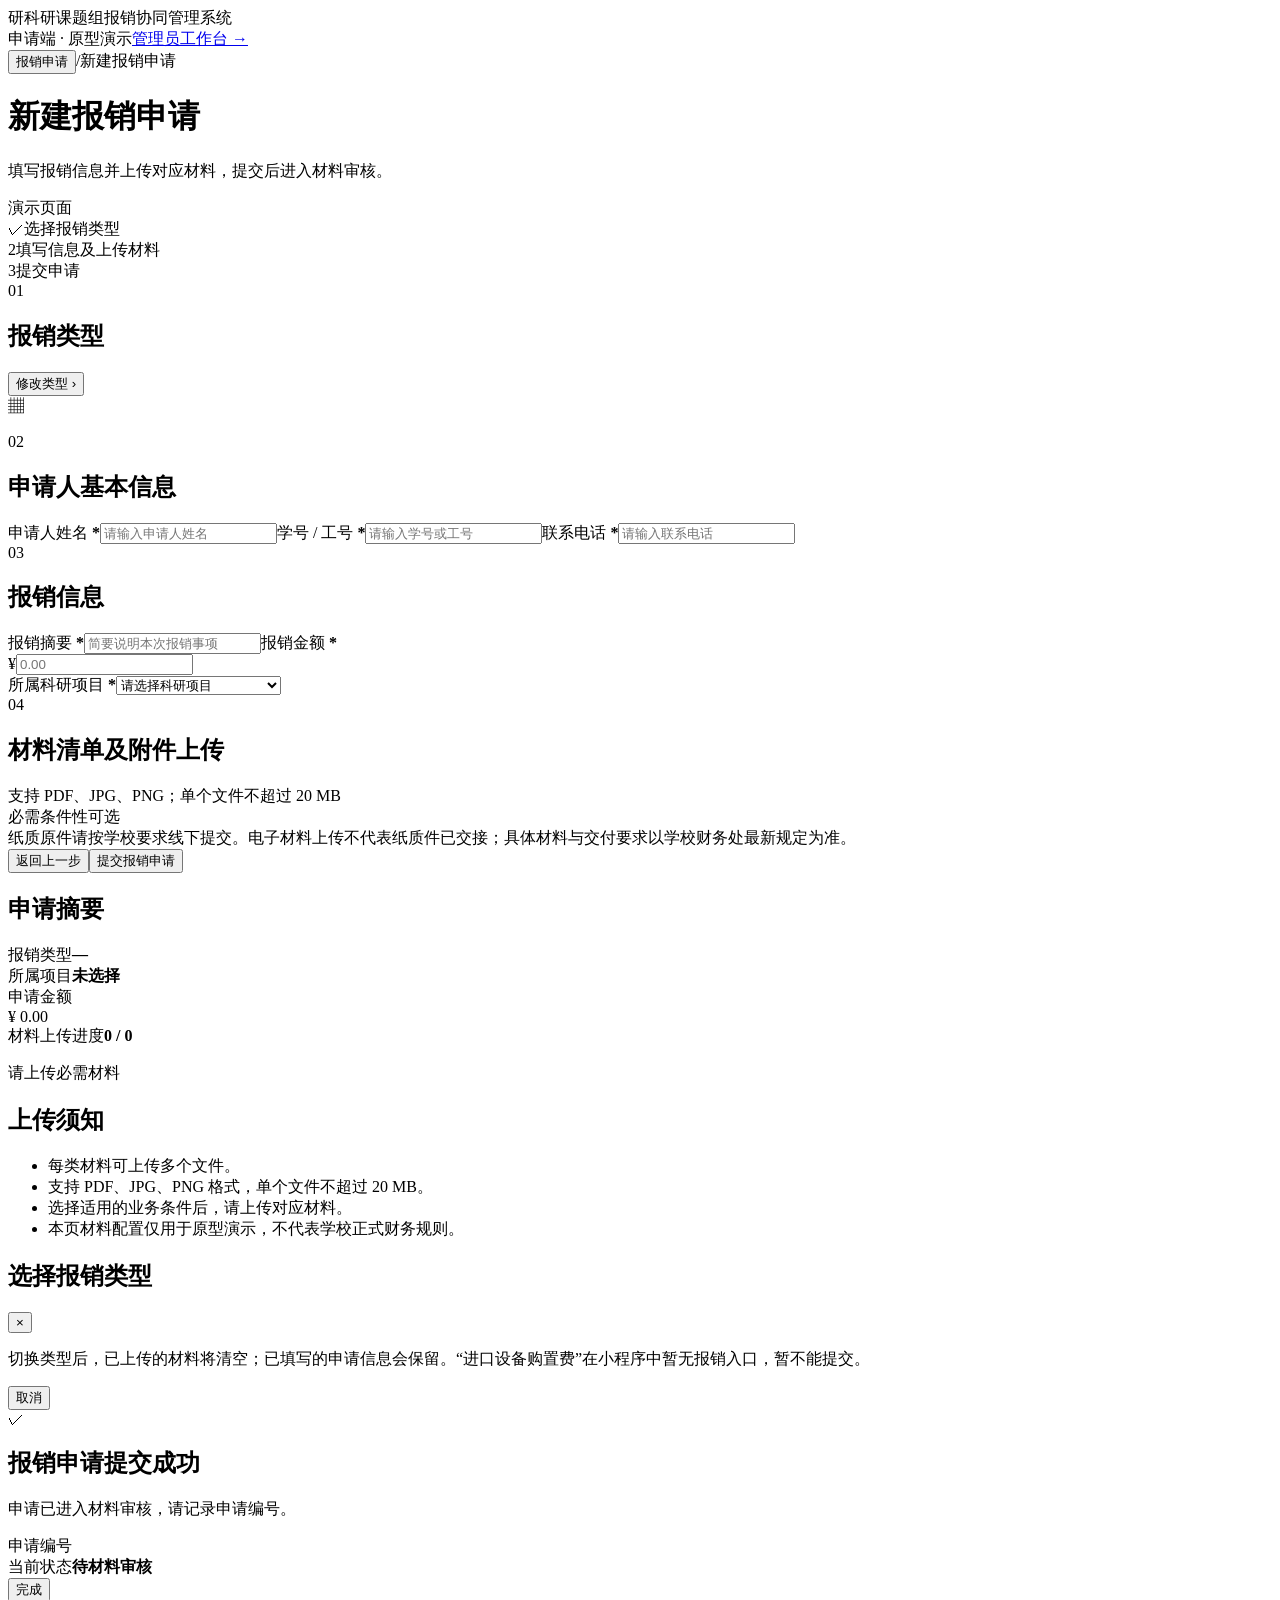
==== index.html @ b59810ca "Add student reimbursement site" ====
<!doctype html>
<html lang="zh-CN">
<head>
  <meta charset="UTF-8">
  <meta name="viewport" content="width=device-width, initial-scale=1">
  <title>新建报销申请 · 科研课题组报销协同管理系统</title>
  <link rel="stylesheet" href="style.css">
</head>
<body>
  <div class="app-shell">
    <header class="topbar"><div class="brand"><span class="brand-mark">研</span><span>科研课题组报销协同管理系统</span></div><div class="topbar-links"><span class="topbar-tag">申请端 · 原型演示</span><a href="admin.html">管理员工作台 →</a></div></header>
    <main class="page hidden" id="formView">
      <nav class="breadcrumb" aria-label="当前位置"><button type="button" id="breadcrumbHome">报销申请</button><span>/</span><span>新建报销申请</span></nav>
      <div class="page-heading"><div><h1>新建报销申请</h1><p>填写报销信息并上传对应材料，提交后进入材料审核。</p></div><span class="demo-badge">演示页面</span></div>
      <div class="steps" aria-label="申请步骤"><div class="step done"><span class="step-no">✓</span><span>选择报销类型</span></div><span class="step-line"></span><div class="step active"><span class="step-no">2</span><span>填写信息及上传材料</span></div><span class="step-line"></span><div class="step"><span class="step-no">3</span><span>提交申请</span></div></div>
      <div class="content-grid">
        <div class="main-column">
          <section class="card type-card"><div class="section-heading"><div><span class="section-index">01</span><h2>报销类型</h2></div><button class="text-button" type="button" id="changeType">修改类型 <span aria-hidden="true">›</span></button></div><div class="selected-type"><span class="type-icon" aria-hidden="true">▦</span><div><strong id="typeName"></strong><p id="typeDescription"></p></div></div></section>
          <section class="card"><div class="section-heading"><div><span class="section-index">02</span><h2>申请人基本信息</h2></div></div><div class="form-grid"><label class="field"><span>申请人姓名 <b>*</b></span><input id="applicant" autocomplete="name" placeholder="请输入申请人姓名"><small class="error" id="error-applicant"></small></label><label class="field"><span>学号 / 工号 <b>*</b></span><input id="personId" placeholder="请输入学号或工号"><small class="error" id="error-personId"></small></label><label class="field"><span>联系电话 <b>*</b></span><input id="phone" inputmode="tel" autocomplete="tel" placeholder="请输入联系电话"><small class="error" id="error-phone"></small></label></div></section>
          <section class="card"><div class="section-heading"><div><span class="section-index">03</span><h2>报销信息</h2></div></div><div class="form-grid"><label class="field full"><span>报销摘要 <b>*</b></span><input id="summary" maxlength="100" placeholder="简要说明本次报销事项"><small class="error" id="error-summary"></small></label><label class="field"><span>报销金额 <b>*</b></span><div class="money-input"><span>¥</span><input id="amount" type="number" min="0.01" step="0.01" placeholder="0.00"></div><small class="error" id="error-amount"></small></label><label class="field"><span>所属科研项目 <b>*</b></span><select id="project"><option value="">请选择科研项目</option><option value="proj-01">智能感知与数据分析研究</option><option value="proj-02">先进材料实验研究</option><option value="proj-03">科研方法与应用探索</option></select><small class="error" id="error-project"></small></label></div></section>
          <section class="card materials-card"><div class="section-heading"><div><span class="section-index">04</span><h2>材料清单及附件上传</h2></div><span class="section-note">支持 PDF、JPG、PNG；单个文件不超过 20 MB</span></div><div class="material-legend"><span><i class="dot required-dot"></i>必需</span><span><i class="dot conditional-dot"></i>条件性</span><span><i class="dot optional-dot"></i>可选</span></div><div id="conditions" class="conditions"></div><div id="materialList" class="material-list"></div><div id="materialError" class="material-error" role="alert"></div></section>
          <div class="paper-note">纸质原件请按学校要求线下提交。电子材料上传不代表纸质件已交接；具体材料与交付要求以学校财务处最新规定为准。</div><div class="bottom-actions"><button type="button" class="button secondary" id="backButton">返回上一步</button><button type="button" class="button primary" id="submitButton">提交报销申请</button></div>
        </div>
        <aside class="side-column"><section class="card summary-card"><h2>申请摘要</h2><div class="summary-row"><span>报销类型</span><strong id="sideType">—</strong></div><div class="summary-row"><span>所属项目</span><strong id="sideProject">未选择</strong></div><div class="summary-divider"></div><span class="summary-label">申请金额</span><div class="summary-amount" id="sideAmount">¥ 0.00</div><div class="summary-divider"></div><div class="progress-heading"><span>材料上传进度</span><strong id="progressText">0 / 0</strong></div><div class="progress-track"><div id="progressBar"></div></div><p class="progress-note" id="progressNote">请上传必需材料</p></section><section class="card notice-card"><h2>上传须知</h2><ul><li>每类材料可上传多个文件。</li><li>支持 PDF、JPG、PNG 格式，单个文件不超过 20 MB。</li><li>选择适用的业务条件后，请上传对应材料。</li><li>本页材料配置仅用于原型演示，不代表学校正式财务规则。</li></ul></section></aside>
      </div>
    </main>
    <main class="page hidden" id="listView"></main>
    <main class="page hidden" id="selectView"></main>
    <main class="page hidden" id="detailView"></main>
  </div>
  <div class="modal-backdrop hidden" id="typeModal" role="dialog" aria-modal="true" aria-labelledby="typeModalTitle"><div class="modal type-modal"><div class="modal-header"><h2 id="typeModalTitle">选择报销类型</h2><button type="button" class="icon-button" id="closeType" aria-label="关闭">×</button></div><p class="modal-intro">切换类型后，已上传的材料将清空；已填写的申请信息会保留。“进口设备购置费”在小程序中暂无报销入口，暂不能提交。</p><div id="typeOptions" class="type-options"></div><div class="modal-actions"><button type="button" class="button secondary" id="cancelType">取消</button></div></div></div>
  <div class="modal-backdrop hidden" id="successModal" role="dialog" aria-modal="true" aria-labelledby="successTitle"><div class="modal success-modal"><div class="success-icon">✓</div><h2 id="successTitle">报销申请提交成功</h2><p>申请已进入材料审核，请记录申请编号。</p><div class="success-detail"><div><span>申请编号</span><strong id="applicationNo"></strong></div><div><span>当前状态</span><strong class="status-pill">待材料审核</strong></div></div><button type="button" class="button primary" id="doneButton">完成</button></div></div>
  <div id="toast" class="toast hidden" role="status"></div>
  <script src="official-rules.js"></script>
  <script src="script.js"></script>
  <script src="student.js"></script>
</body>
</html>
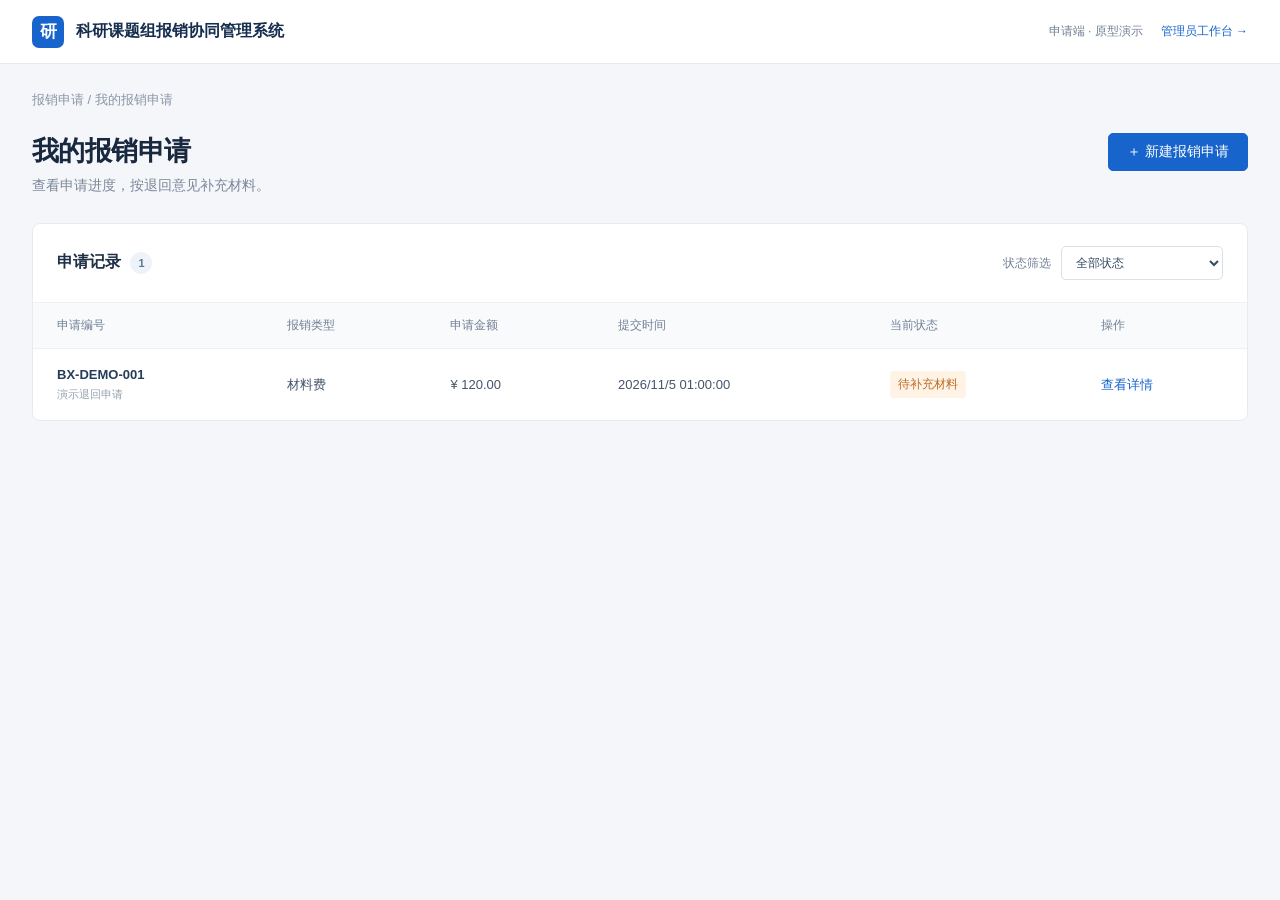
==== commit 1e868f05: "Polish index.html UI and feedback" ====
--- a/index.html
+++ b/index.html
@@ -5,6 +5,7 @@
   <meta name="viewport" content="width=device-width, initial-scale=1">
   <title>新建报销申请 · 科研课题组报销协同管理系统</title>
   <link rel="stylesheet" href="style.css">
+  <link rel="stylesheet" href="ui-polish.css">
 </head>
 <body>
   <div class="app-shell">
--- a/style.css
+++ b/style.css
@@ -0,0 +1,7 @@
+:root{font-family:Inter,"Microsoft YaHei","PingFang SC",sans-serif;color:#203047;background:#f4f6fa;font-size:14px}*{box-sizing:border-box}body{margin:0}button,input,select{font:inherit}button{cursor:pointer}.app-shell{min-height:100vh}.topbar{height:64px;background:#fff;border-bottom:1px solid #e7ebf1;display:flex;align-items:center;justify-content:space-between;padding:0 max(32px,calc((100vw - 1344px)/2))}.brand{display:flex;align-items:center;gap:12px;font-size:16px;font-weight:650;color:#152d4e}.brand-mark{display:grid;place-items:center;width:32px;height:32px;border-radius:7px;background:#1764cc;color:white;font-size:17px}.topbar-tag,.demo-badge{color:#728096;font-size:12px}.page{max-width:1344px;margin:0 auto;padding:27px 32px 64px}.breadcrumb{display:flex;gap:10px;align-items:center;color:#8a96a7;font-size:13px}.breadcrumb button{border:0;background:none;color:#66758a;padding:0}.breadcrumb button:hover,.text-button:hover{color:#1255b1}.page-heading{display:flex;justify-content:space-between;align-items:start;margin:24px 0 28px}.page-heading h1{font-size:27px;letter-spacing:-.02em;margin:0 0 8px;font-weight:650;color:#18283f}.page-heading p{margin:0;color:#7b8798}.demo-badge{background:#eaf1fa;color:#557399;padding:7px 10px;border-radius:4px}.steps{display:flex;align-items:center;padding:0 30px 28px;max-width:860px}.step{display:flex;align-items:center;gap:10px;white-space:nowrap;color:#9aa6b5}.step-no{width:26px;height:26px;border-radius:50%;border:1px solid #cbd4df;display:grid;place-items:center;font-size:12px}.step.done{color:#1764cc}.step.done .step-no{background:#e8f1ff;border-color:#e8f1ff}.step.active{font-weight:600;color:#1c5eba}.step.active .step-no{background:#1764cc;color:#fff;border-color:#1764cc}.step-line{height:1px;background:#d8e0e9;flex:1;margin:0 20px;min-width:35px}.content-grid{display:grid;grid-template-columns:minmax(0,1fr) 300px;gap:24px;align-items:start}.main-column,.side-column{display:flex;flex-direction:column;gap:20px}.card{background:#fff;border:1px solid #e7ebf1;border-radius:8px;padding:24px}.section-heading{display:flex;justify-content:space-between;align-items:center;margin-bottom:23px}.section-heading>div{display:flex;align-items:center;gap:10px}.section-index{font-size:12px;color:#1764cc;font-weight:700}.card h2{font-size:16px;font-weight:650;margin:0;color:#1e2f46}.text-button{border:0;background:none;color:#1764cc;padding:4px 0;font-weight:550}.text-button span{font-size:19px;vertical-align:-1px}.selected-type{display:flex;align-items:center;gap:14px;background:#f6f9fd;border:1px solid #e5edf8;border-radius:6px;padding:16px}.type-icon{width:38px;height:38px;border-radius:7px;display:grid;place-items:center;background:#e8f1ff;color:#1764cc;font-size:21px}.selected-type strong{font-size:14px}.selected-type p{margin:5px 0 0;color:#8592a3;font-size:12px}.form-grid{display:grid;grid-template-columns:1fr 1fr;gap:20px 22px}.field{display:flex;flex-direction:column;gap:8px;min-width:0}.field.full{grid-column:1/-1}.field>span{font-size:13px;color:#47566a;font-weight:550}.field b{color:#d74747;font-weight:500}.field input,.field select,.money-input{height:38px;width:100%;border:1px solid #d9e0e9;border-radius:5px;background:#fff;color:#21334b;outline:none}.field input,.field select{padding:0 11px}.field input:focus,.field select:focus,.money-input:focus-within{border-color:#397bd4;box-shadow:0 0 0 3px #eaf2ff}.field input::placeholder{color:#a8b2bf}.money-input{display:flex;align-items:center;padding-left:12px;color:#64768c}.money-input input{border:0;height:34px;box-shadow:none!important}.error{color:#d44747;font-size:12px;min-height:0}.error:empty{display:none}.section-note{color:#8a96a6;font-size:12px}.material-legend{display:flex;gap:18px;color:#718096;font-size:12px;margin:-8px 0 18px}.material-legend span{display:flex;align-items:center;gap:6px}.dot{width:7px;height:7px;border-radius:50%;display:inline-block}.required-dot{background:#ec6b66}.conditional-dot{background:#e6a942}.optional-dot{background:#a8b8c9}.conditions{background:#f8fafc;border:1px solid #e8edf3;border-radius:6px;padding:14px 16px;margin-bottom:16px}.conditions-title{font-size:13px;font-weight:600;color:#42546b;margin-bottom:10px}.condition-list{display:flex;flex-wrap:wrap;gap:10px 22px}.condition{display:flex;align-items:center;gap:7px;color:#56657a;font-size:13px;cursor:pointer}.condition input{accent-color:#1764cc;width:15px;height:15px}.material-list{display:flex;flex-direction:column;gap:12px}.material-item{border:1px solid #e5eaf0;border-radius:6px;padding:16px}.material-top{display:flex;align-items:flex-start;justify-content:space-between;gap:12px;margin-bottom:12px}.material-title{display:flex;align-items:center;gap:8px;font-weight:600}.tag{font-size:11px;padding:2px 6px;border-radius:3px;font-weight:500}.tag.required{color:#c7514c;background:#fff0ef}.tag.conditional{color:#a87120;background:#fff6e7}.tag.optional{color:#647e98;background:#f0f4f8}.material-count{font-size:12px;color:#7c8b9e}.upload-area{border:1px dashed #bfcee0;background:#fafcff;border-radius:5px;text-align:center;padding:17px 12px;color:#75869c}.upload-area.dragging{background:#eaf3ff;border-color:#1764cc}.upload-button{border:0;background:none;color:#1764cc;font-weight:600;padding:0}.upload-area small{display:block;margin-top:5px;color:#9aa6b5}.file-input{display:none}.file-list{display:flex;flex-direction:column;gap:8px;margin-top:12px}.file-row{display:flex;align-items:center;gap:10px;background:#f8fafc;border:1px solid #edf0f4;border-radius:5px;padding:9px 10px}.file-symbol{color:#1764cc;background:#e9f2ff;border-radius:4px;padding:5px 6px;font-size:11px}.file-info{min-width:0;flex:1}.file-info strong{display:block;overflow:hidden;text-overflow:ellipsis;white-space:nowrap;font-size:12px;font-weight:550}.file-info small{color:#8090a2;font-size:11px}.file-actions{display:flex;gap:10px}.file-actions button{border:0;background:none;color:#1764cc;font-size:12px;padding:3px}.file-actions button.delete{color:#8493a5}.file-actions button:hover{text-decoration:underline}.material-error{color:#cf4646;font-size:12px;margin-top:12px}.material-error:empty{display:none}.bottom-actions{display:flex;justify-content:space-between;padding:4px 0}.button{height:38px;border-radius:5px;padding:0 18px;font-weight:550}.button.secondary{border:1px solid #cbd5e2;background:#fff;color:#4e6178}.button.secondary:hover{border-color:#1764cc;color:#1764cc}.button.primary{border:1px solid #1764cc;background:#1764cc;color:#fff}.button.primary:hover{background:#0f54b5}.side-column{position:sticky;top:20px}.summary-card h2,.notice-card h2{margin-bottom:24px}.summary-row{display:flex;justify-content:space-between;gap:12px;margin:0 0 16px;font-size:12px}.summary-row span,.summary-label{color:#8190a2}.summary-row strong{font-size:12px;font-weight:550;text-align:right;max-width:155px}.summary-divider{height:1px;background:#edf0f4;margin:20px 0}.summary-label{font-size:12px}.summary-amount{font-size:26px;color:#1764cc;font-weight:700;margin-top:8px;letter-spacing:-.03em}.progress-heading{display:flex;justify-content:space-between;font-size:12px;color:#66778c}.progress-heading strong{color:#1764cc}.progress-track{height:6px;background:#eaf0f6;border-radius:5px;margin-top:12px;overflow:hidden}.progress-track div{height:100%;width:0;background:#1764cc;transition:width .2s}.progress-note{color:#8a98a9;font-size:12px;margin:10px 0 0}.notice-card ul{padding-left:17px;margin:0;color:#718095;font-size:12px;line-height:1.9}.notice-card li+li{margin-top:7px}.modal-backdrop{position:fixed;inset:0;background:#12233d80;display:grid;place-items:center;padding:20px;z-index:10}.hidden{display:none!important}.modal{background:white;border-radius:10px;width:min(100%,480px);padding:24px;box-shadow:0 18px 55px #0c1b3240}.modal-header{display:flex;justify-content:space-between;align-items:center}.modal-header h2,.success-modal h2{font-size:19px;margin:0}.icon-button{border:0;background:none;font-size:25px;color:#718095}.modal-intro{font-size:12px;color:#8190a2;line-height:1.6;margin:12px 0 20px}.type-options{display:flex;flex-direction:column;gap:10px}.type-option{width:100%;text-align:left;border:1px solid #e0e7ef;border-radius:6px;background:white;padding:14px;display:flex;justify-content:space-between;align-items:center}.type-option:hover,.type-option.selected{border-color:#1764cc;background:#f6faff}.type-option strong{font-size:14px}.type-option small{display:block;color:#8b98a8;margin-top:5px}.type-option .check{color:#1764cc}.modal-actions{display:flex;justify-content:flex-end;margin-top:20px}.success-modal{text-align:center}.success-icon{width:52px;height:52px;border-radius:50%;margin:2px auto 18px;background:#e8f6ed;color:#2d9b5a;display:grid;place-items:center;font-size:28px}.success-modal p{color:#718095;font-size:13px;margin:10px 0 22px}.success-detail{background:#f7f9fc;border-radius:6px;padding:18px;text-align:left;margin-bottom:22px}.success-detail>div{display:flex;justify-content:space-between;align-items:center;font-size:13px}.success-detail>div+div{margin-top:15px}.success-detail span{color:#8190a2}.status-pill{color:#b47a22;background:#fff5e3;border-radius:3px;padding:4px 7px;font-size:12px}.success-modal>.button{min-width:120px}.toast{position:fixed;bottom:28px;left:50%;transform:translateX(-50%);background:#263b58;color:white;padding:10px 16px;border-radius:5px;z-index:20;font-size:13px;box-shadow:0 5px 20px #12233d30}@media(max-width:1000px){.content-grid{grid-template-columns:1fr}.side-column{position:static;display:grid;grid-template-columns:1fr 1fr}}@media(max-width:650px){.topbar{padding:0 16px}.topbar-tag{display:none}.page{padding:20px 16px 40px}.page-heading{margin:20px 0}.page-heading h1{font-size:23px}.steps{padding:0 0 22px}.step{font-size:11px}.step-line{margin:0 7px;min-width:10px}.card{padding:18px}.form-grid,.side-column{grid-template-columns:1fr}.field.full{grid-column:auto}.section-heading{align-items:flex-start}.section-note{max-width:145px;text-align:right;line-height:1.5}.bottom-actions{gap:12px}.bottom-actions .button{flex:1;padding:0 8px}}
+:root{--paper-note:#f4f8fd}.paper-note{background:var(--paper-note);border:1px solid #dce8f5;border-radius:6px;padding:13px 16px;color:#60738b;font-size:12px;line-height:1.7}
+.type-modal{width:min(100%,850px);max-height:calc(100vh - 40px);overflow:auto}.type-group h3{font-size:14px;margin:18px 0 10px;color:#263a55}.type-grid{display:grid;grid-template-columns:1fr 1fr;gap:10px}.type-options{display:block}.type-option{min-height:61px}.rule-warning{font-size:12px;line-height:1.7;color:#8b5c18}.type-option:disabled,.button:disabled{opacity:.6;cursor:not-allowed}@media(max-width:650px){.type-grid{grid-template-columns:1fr}}
+.rule-warning+.condition-list{margin-top:12px}.material-note{margin:-4px 0 12px;color:#78899b;font-size:12px;line-height:1.5}
+.topbar-links{display:flex;align-items:center;gap:18px}.topbar-links a{color:#1764cc;text-decoration:none;font-size:12px}.topbar-links a:hover{text-decoration:underline}
+.list-card{padding:0}.list-toolbar{display:flex;justify-content:space-between;align-items:center;padding:22px 24px;border-bottom:1px solid #edf0f4}.list-toolbar h2{margin:0}.record-count{display:inline-grid;place-items:center;min-width:22px;height:22px;padding:0 5px;background:#eef3f9;color:#5e7592;border-radius:11px;font-size:11px;margin-left:5px}.list-toolbar label{display:flex;align-items:center;gap:10px;color:#728096;font-size:12px}.list-toolbar select{height:34px;border:1px solid #d9e0e9;border-radius:5px;background:#fff;padding:0 10px;color:#354b66}.table-scroll{overflow-x:auto}.records-table{width:100%;border-collapse:collapse;min-width:780px;text-align:left}.records-table th{background:#f8fafc;color:#718095;font-weight:550;font-size:12px;padding:14px 24px}.records-table td{padding:18px 24px;border-top:1px solid #edf0f4;color:#44556b;font-size:13px}.records-table td strong{color:#253d5a}.records-table tbody tr:hover{background:#fafcff}.records-table .empty-row{text-align:center;color:#9aa6b5;padding:55px}.demo-line{display:block;font-size:11px;color:#94a1af;margin-top:5px}.status-badge{display:inline-block;border-radius:4px;padding:5px 8px;font-size:12px;font-weight:550;white-space:nowrap}.status-returned{color:#bd6a24;background:#fff3e6}.status-review{color:#2365b3;background:#eaf3ff}.status-neutral{color:#60748c;background:#eff3f8}.select-card{padding:26px 30px}.select-group+.select-group{margin-top:26px}.select-group h2{margin-bottom:14px}.select-card .type-option{padding:15px 16px}.type-arrow{font-size:22px;color:#9caabb}.select-card .type-option:hover .type-arrow{color:#1764cc}.detail-card h2{margin-bottom:22px}.detail-grid{display:grid;grid-template-columns:repeat(2,minmax(0,1fr));gap:24px 18px}.detail-grid>div{display:flex;flex-direction:column;gap:8px;min-width:0}.detail-grid .full{grid-column:1/-1}.detail-grid span{font-size:12px;color:#8694a6}.detail-grid strong{font-size:13px;font-weight:550;overflow-wrap:anywhere}.detail-files{display:flex;flex-direction:column;gap:8px}.muted{font-size:13px;color:#8c9aaa}.review-card{border-color:#f1d8bc;background:#fffdfa}.review-card p{color:#664b34;line-height:1.7;margin:0 0 12px}.review-card small{color:#a58972}.review-actions{margin-top:20px}.timeline{padding:0 0 0 16px;margin:0;list-style:none;border-left:1px solid #dce5ef}.timeline li{position:relative;padding:0 0 25px 13px}.timeline li:last-child{padding-bottom:0}.timeline-dot{position:absolute;left:-21px;top:2px;width:9px;height:9px;border-radius:50%;background:#1764cc;border:2px solid white;box-shadow:0 0 0 1px #1764cc}.timeline strong{font-size:13px}.timeline p{font-size:12px;color:#73849a;margin:5px 0}.timeline small{font-size:11px;color:#a0adbc}.timeline-note{font-size:11px;color:#93a1b0;line-height:1.6;margin:22px 0 0}.supplement-banner{background:#fff7ec;border:1px solid #f1d8bc;border-radius:7px;padding:15px 18px;margin-bottom:20px;color:#785937}.supplement-banner strong{font-size:13px}.supplement-banner p{margin:7px 0;line-height:1.6}.supplement-banner small{color:#a17c53}.locked-material{opacity:.65}.locked-material .upload-area{background:#f4f5f7}.locked-material button:disabled{cursor:not-allowed}@media(max-width:650px){.list-toolbar{align-items:flex-start;gap:14px;flex-direction:column}.select-card{padding:18px}.detail-grid{grid-template-columns:1fr}.detail-grid .full{grid-column:auto}}
+
